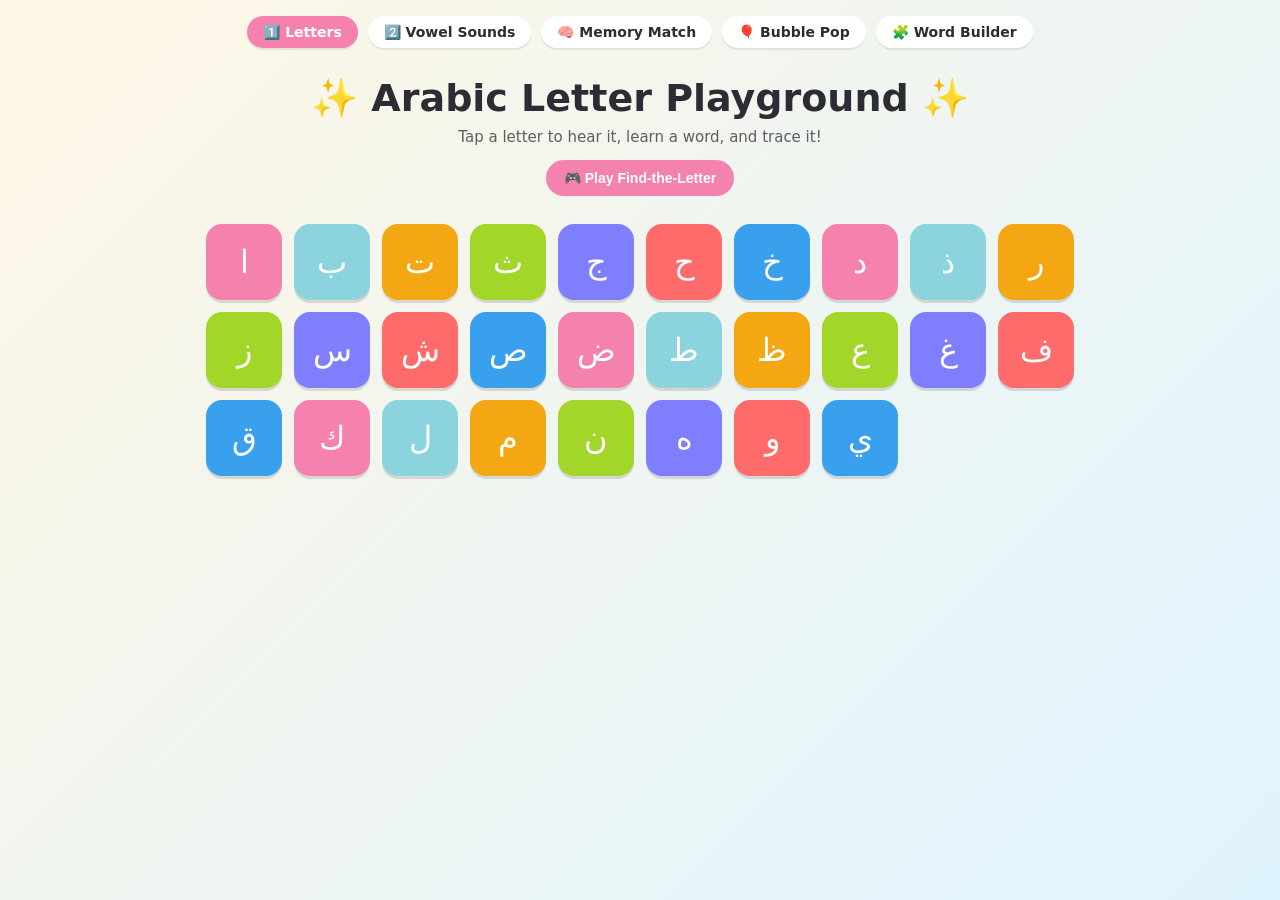
==== index.html @ 804627ad "Add Word Builder (letter connector) game New connector.html/js: drag scrambled letter tiles into slo" ====
<!DOCTYPE html>
<html lang="en">
<head>
<meta charset="UTF-8">
<meta name="viewport" content="width=device-width, initial-scale=1.0">
<title>Arabic Letter Playground</title>
<link rel="stylesheet" href="style.css?v=10">
</head>
<body>

<nav class="level-nav">
  <a href="index.html" class="level-pill active">1️⃣ Letters</a>
  <a href="harakat.html" class="level-pill">2️⃣ Vowel Sounds</a>
  <a href="memory.html" class="level-pill">🧠 Memory Match</a>
  <a href="bubble.html" class="level-pill">🎈 Bubble Pop</a>
  <a href="connector.html" class="level-pill">🧩 Word Builder</a>
</nav>

<header class="app-header">
  <h1>✨ Arabic Letter Playground ✨</h1>
  <p class="subtitle">Tap a letter to hear it, learn a word, and trace it!</p>
  <button id="mode-toggle-btn" class="mode-btn">🎮 Play Find-the-Letter</button>
</header>

<div id="welcome-back-banner" class="welcome-back hidden">
  <span id="welcome-back-text"></span>
  <a id="welcome-back-link" class="welcome-back-btn" href="harakat.html">Continue ▶</a>
</div>

<div id="game-panel" class="game-panel hidden">
  <div class="game-prompt">Find: <span id="game-target-name">Alif</span></div>
  <button id="game-replay-btn" class="replay-btn">🔊 Hear it again</button>
  <div class="game-score">Score: <span id="game-score">0</span></div>
</div>

<main>
  <div id="letter-grid" class="letter-grid"></div>
</main>

<div id="overlay" class="overlay hidden">
  <div class="detail-card">
    <button id="close-btn" class="close-btn" aria-label="Close">✕</button>

    <div class="detail-top">
      <div class="big-letter" id="big-letter">ا</div>
      <div class="detail-info">
        <div class="letter-name" id="letter-name">Alif</div>
        <div class="letter-translit" id="letter-translit">a</div>
        <button id="hear-btn" class="hear-btn">🔊 Hear it</button>
      </div>
    </div>

    <div class="example-word">
      <div class="example-arabic" id="example-arabic">أسد</div>
      <div class="example-meaning">
        <span id="example-translit">Asad</span> — <span id="example-meaning">Lion</span> <span id="example-emoji">🦁</span>
      </div>
      <button id="hear-word-btn" class="hear-btn small">🔊 Hear the word</button>
    </div>

    <div class="trace-section">
      <p class="trace-label">Trace the letter!</p>
      <canvas id="trace-canvas" width="280" height="280"></canvas>
      <div class="trace-buttons">
        <button id="clear-trace-btn">Clear</button>
        <button id="done-trace-btn">I'm done! 🎉</button>
      </div>
    </div>
  </div>
</div>

<div id="confetti-container" class="confetti-container"></div>

<script src="script.js?v=6"></script>
</body>
</html>
---- style.css ----
:root {
  --bg1: #fef6e4;
  --bg2: #e0f4ff;
  --accent: #f582ae;
  --accent2: #8bd3dd;
  --accent3: #f3d2c1;
  --text: #2b2c34;
  --card-bg: #ffffff;
}

* { box-sizing: border-box; }

body {
  margin: 0;
  min-height: 100vh;
  font-family: 'Segoe UI', system-ui, sans-serif;
  background: linear-gradient(135deg, var(--bg1), var(--bg2));
  color: var(--text);
}

.level-nav {
  display: flex;
  justify-content: center;
  gap: 10px;
  padding: 16px 16px 0;
}

.level-pill {
  text-decoration: none;
  color: var(--text);
  background: #fff;
  padding: 8px 16px;
  border-radius: 999px;
  font-weight: 700;
  font-size: 14px;
  box-shadow: 0 2px 0 rgba(0,0,0,0.08);
  transition: transform 0.12s ease;
}

.level-pill:hover {
  transform: translateY(-2px);
}

.level-pill.active {
  background: var(--accent);
  color: #fff;
}

.app-header {
  text-align: center;
  padding: 28px 16px 12px;
}

.welcome-back {
  max-width: 420px;
  margin: 14px auto 0;
  background: #fff7e6;
  border: 2px solid #ffd93d;
  border-radius: 16px;
  padding: 12px 16px;
  text-align: center;
  font-weight: 600;
  font-size: 14px;
}

.welcome-back.hidden {
  display: none;
}

.welcome-back-btn {
  display: inline-block;
  margin-top: 8px;
  background: var(--accent);
  color: #fff;
  text-decoration: none;
  padding: 8px 16px;
  border-radius: 999px;
  font-weight: 700;
  font-size: 14px;
}

.progress-badge {
  display: inline-block;
  margin-top: 10px;
  background: #fff;
  padding: 6px 14px;
  border-radius: 999px;
  font-weight: 700;
  font-size: 14px;
  box-shadow: 0 2px 0 rgba(0,0,0,0.08);
}

.app-header h1 {
  margin: 0;
  font-size: clamp(24px, 5vw, 38px);
}

.subtitle {
  margin: 8px 0 0;
  opacity: 0.75;
  font-size: 15px;
}

.mode-btn {
  margin-top: 14px;
  border: none;
  background: var(--accent);
  color: #fff;
  padding: 10px 18px;
  border-radius: 999px;
  cursor: pointer;
  font-size: 14px;
  font-weight: 700;
}

.reset-btn {
  background: #fff;
  color: var(--text);
  box-shadow: 0 2px 0 rgba(0,0,0,0.1);
  margin-left: 8px;
}

.reset-btn.confirming {
  background: #ff6b6b;
  color: #fff;
}

.game-panel {
  max-width: 900px;
  margin: 0 auto;
  padding: 0 16px 8px;
  text-align: center;
}

.game-panel.hidden { display: none; }

.game-prompt {
  font-size: 22px;
  font-weight: 700;
}

.game-score {
  margin-top: 4px;
  font-weight: 600;
  opacity: 0.8;
}

main {
  max-width: 900px;
  margin: 0 auto;
  padding: 16px;
}

.letter-grid {
  display: grid;
  grid-template-columns: repeat(auto-fill, minmax(72px, 1fr));
  gap: 12px;
}

.letter-btn {
  aspect-ratio: 1;
  border: none;
  border-radius: 16px;
  font-size: 32px;
  cursor: pointer;
  display: flex;
  align-items: center;
  justify-content: center;
  box-shadow: 0 3px 0 rgba(0,0,0,0.12);
  transition: transform 0.12s ease, box-shadow 0.12s ease;
  color: #fff;
  font-family: 'Traditional Arabic', 'Scheherazade New', 'Noto Naskh Arabic', serif;
}

.letter-btn:hover {
  transform: translateY(-2px) scale(1.05);
}

.letter-btn:active {
  transform: translateY(1px);
  box-shadow: 0 1px 0 rgba(0,0,0,0.12);
}

.letter-btn.correct-flash {
  animation: correct-pulse 0.6s ease;
}

.letter-btn.wrong-flash {
  animation: wrong-shake 0.4s ease;
}

@keyframes correct-pulse {
  0% { box-shadow: 0 0 0 0 rgba(46, 158, 79, 0.7); }
  50% { transform: scale(1.15); box-shadow: 0 0 0 10px rgba(46, 158, 79, 0); }
  100% { transform: scale(1); }
}

@keyframes wrong-shake {
  0%, 100% { transform: translateX(0); }
  25% { transform: translateX(-6px); }
  75% { transform: translateX(6px); }
}

.overlay {
  position: fixed;
  inset: 0;
  background: rgba(30, 20, 40, 0.55);
  display: flex;
  align-items: center;
  justify-content: center;
  padding: 16px;
  z-index: 10;
}

.overlay.hidden { display: none; }

.detail-card {
  background: var(--card-bg);
  border-radius: 24px;
  padding: 24px;
  max-width: 380px;
  width: 100%;
  max-height: 92vh;
  overflow-y: auto;
  position: relative;
  box-shadow: 0 20px 50px rgba(0,0,0,0.3);
  text-align: center;
}

.close-btn {
  position: absolute;
  top: 14px;
  right: 14px;
  border: none;
  background: #f1f1f1;
  width: 32px;
  height: 32px;
  border-radius: 50%;
  cursor: pointer;
  font-size: 16px;
}

.detail-top {
  display: flex;
  align-items: center;
  gap: 16px;
  justify-content: center;
  margin-top: 8px;
}

.big-letter {
  font-size: 90px;
  line-height: 1;
  font-family: 'Traditional Arabic', 'Scheherazade New', 'Noto Naskh Arabic', serif;
  color: var(--accent);
}

.detail-info {
  text-align: left;
}

.letter-name {
  font-size: 22px;
  font-weight: 700;
}

.letter-translit {
  opacity: 0.6;
  margin-bottom: 8px;
}

.hear-btn {
  border: none;
  background: var(--accent2);
  color: #fff;
  padding: 8px 14px;
  border-radius: 999px;
  cursor: pointer;
  font-size: 14px;
  font-weight: 600;
}

.hear-btn.small {
  background: var(--accent3);
  color: var(--text);
  margin-top: 8px;
}

.example-word {
  margin-top: 20px;
  padding: 16px;
  background: #faf7f2;
  border-radius: 16px;
}

.example-arabic {
  font-size: 40px;
  font-family: 'Traditional Arabic', 'Scheherazade New', 'Noto Naskh Arabic', serif;
  color: var(--accent);
}

.example-meaning {
  margin-top: 6px;
  font-size: 15px;
}

.trace-section {
  margin-top: 20px;
}

.trace-label {
  font-weight: 600;
  margin-bottom: 8px;
}

#trace-canvas {
  border: 3px dashed #ccc;
  border-radius: 16px;
  background: #fff;
  touch-action: none;
  cursor: crosshair;
}

.trace-buttons {
  display: flex;
  gap: 10px;
  justify-content: center;
  margin-top: 10px;
}

.trace-buttons button {
  border: none;
  padding: 8px 16px;
  border-radius: 999px;
  cursor: pointer;
  font-weight: 600;
}

#clear-trace-btn {
  background: #eee;
  color: var(--text);
}

#done-trace-btn {
  background: var(--accent);
  color: #fff;
}

.confetti-container {
  position: fixed;
  inset: 0;
  pointer-events: none;
  overflow: hidden;
  z-index: 20;
}

.confetti-piece {
  position: absolute;
  top: -20px;
  width: 10px;
  height: 14px;
  opacity: 0.9;
  animation: fall linear forwards;
}

@keyframes fall {
  to {
    transform: translateY(110vh) rotate(360deg);
    opacity: 0.3;
  }
}

/* --- Harakat level --- */

.letter-btn {
  position: relative;
}

.mastered-badge {
  position: absolute;
  top: -6px;
  right: -6px;
  background: #ffd93d;
  border-radius: 50%;
  width: 22px;
  height: 22px;
  display: flex;
  align-items: center;
  justify-content: center;
  font-size: 13px;
  box-shadow: 0 2px 0 rgba(0,0,0,0.15);
}

.harakat-top {
  display: flex;
  align-items: center;
  gap: 14px;
  justify-content: center;
}

.mascot-bubble {
  margin: 16px auto 0;
  background: #fff7e6;
  border: 2px solid #ffd93d;
  border-radius: 16px;
  padding: 10px 14px;
  font-size: 14px;
  font-weight: 600;
  max-width: 320px;
}

.stage {
  margin: 18px auto;
  font-size: 100px;
  line-height: 1;
  font-family: 'Traditional Arabic', 'Scheherazade New', 'Noto Naskh Arabic', serif;
  color: var(--accent);
  min-height: 110px;
  display: flex;
  align-items: center;
  justify-content: center;
  transition: transform 0.15s ease;
}

.stage.pop {
  animation: stage-pop 0.4s ease;
}

@keyframes stage-pop {
  0% { transform: scale(0.7); }
  60% { transform: scale(1.15); }
  100% { transform: scale(1); }
}

.stage-label {
  text-align: center;
  font-weight: 700;
  opacity: 0.75;
  min-height: 20px;
  margin-bottom: 6px;
}

.vowel-chips {
  display: flex;
  gap: 10px;
  justify-content: center;
  margin-top: 18px;
  flex-wrap: wrap;
}

.vowel-chip {
  border: 3px solid transparent;
  background: #f4f4f9;
  border-radius: 16px;
  padding: 10px 14px;
  cursor: pointer;
  min-width: 84px;
  text-align: center;
}

.vowel-chip .chip-combo {
  font-size: 34px;
  font-family: 'Traditional Arabic', 'Scheherazade New', 'Noto Naskh Arabic', serif;
  color: var(--text);
}

.vowel-chip .chip-name {
  font-size: 12px;
  font-weight: 700;
  margin-top: 2px;
}

.vowel-chip.explored {
  border-color: #7ed957;
  background: #f1fff0;
}

.vowel-chip.active {
  border-color: var(--accent);
  transform: translateY(-2px);
}

.game-target-letter {
  font-size: 64px;
  font-family: 'Traditional Arabic', 'Scheherazade New', 'Noto Naskh Arabic', serif;
  color: var(--accent);
  text-align: center;
  margin: 6px 0;
}

.replay-btn {
  display: block;
  margin: 0 auto 10px;
  border: none;
  background: var(--accent2);
  color: #fff;
  padding: 8px 16px;
  border-radius: 999px;
  cursor: pointer;
  font-weight: 700;
  font-size: 14px;
}

.answer-chips {
  display: flex;
  gap: 14px;
  justify-content: center;
  margin-top: 14px;
  flex-wrap: wrap;
}

.answer-chip {
  border: none;
  border-radius: 16px;
  font-size: 40px;
  width: 84px;
  height: 84px;
  cursor: pointer;
  background: #fff;
  box-shadow: 0 3px 0 rgba(0,0,0,0.12);
  font-family: 'Traditional Arabic', 'Scheherazade New', 'Noto Naskh Arabic', serif;
  transition: transform 0.12s ease;
}

.answer-chip:hover {
  transform: translateY(-2px) scale(1.05);
}

/* --- Memory Match --- */

.memory-toolbar {
  display: flex;
  justify-content: center;
  align-items: center;
  gap: 18px;
  flex-wrap: wrap;
  margin: 6px 0 20px;
  font-weight: 700;
  font-size: 14px;
}

.memory-grid {
  display: grid;
  grid-template-columns: repeat(4, 1fr);
  gap: 12px;
  max-width: 560px;
  margin: 0 auto;
  padding: 0 16px 40px;
}

.memory-card {
  aspect-ratio: 1 / 1;
  perspective: 800px;
  border: none;
  background: none;
  padding: 0;
  cursor: pointer;
}

.memory-card-inner {
  position: relative;
  width: 100%;
  height: 100%;
  transition: transform 0.45s cubic-bezier(0.2, 0.8, 0.3, 1.2);
  transform-style: preserve-3d;
}

.memory-card.flipped .memory-card-inner,
.memory-card.matched .memory-card-inner {
  transform: rotateY(180deg);
}

.memory-card-back,
.memory-card-face {
  position: absolute;
  inset: 0;
  display: flex;
  align-items: center;
  justify-content: center;
  border-radius: 14px;
  backface-visibility: hidden;
  box-shadow: 0 3px 0 rgba(0,0,0,0.12);
}

.memory-card-back {
  background: linear-gradient(135deg, var(--accent), var(--accent2));
  font-size: 26px;
}

.memory-card-face {
  background: #fff;
  transform: rotateY(180deg);
  font-size: 40px;
  font-family: 'Traditional Arabic', 'Scheherazade New', 'Noto Naskh Arabic', serif;
}

.memory-card.matched .memory-card-face {
  background: #f1fff0;
  box-shadow: 0 0 0 3px #7ed957 inset;
}

.memory-card.matched {
  cursor: default;
}

.memory-card.wobble .memory-card-inner {
  animation: memory-wobble 0.4s ease;
}

@keyframes memory-wobble {
  0%, 100% { transform: rotateY(180deg) translateX(0); }
  25% { transform: rotateY(180deg) translateX(-6px); }
  75% { transform: rotateY(180deg) translateX(6px); }
}

.memory-win-banner {
  max-width: 420px;
  margin: 0 auto 20px;
  background: #fff7e6;
  border: 2px solid #ffd93d;
  border-radius: 16px;
  padding: 14px 16px;
  text-align: center;
  font-weight: 700;
}

.memory-win-banner.hidden {
  display: none;
}

@media (max-width: 480px) {
  .memory-grid {
    grid-template-columns: repeat(3, 1fr);
  }
}

/* --- Bubble Pop --- */

.bubble-prompt {
  text-align: center;
  margin: 4px auto 16px;
}

.bubble-prompt-text {
  font-size: 18px;
  font-weight: 700;
}

.bubble-score {
  margin-top: 6px;
  font-weight: 700;
  font-size: 14px;
  opacity: 0.8;
}

.bubble-pond {
  position: relative;
  max-width: 640px;
  height: 480px;
  margin: 0 auto 30px;
  overflow: hidden;
  border-radius: 24px;
  background: linear-gradient(180deg, #d8f3ff, #eafcff);
  box-shadow: inset 0 0 0 3px rgba(255,255,255,0.6);
}

.bubble {
  position: absolute;
  bottom: -80px;
  width: 74px;
  height: 74px;
  border-radius: 50%;
  border: none;
  color: #fff;
  font-size: 30px;
  font-weight: 700;
  font-family: 'Traditional Arabic', 'Scheherazade New', 'Noto Naskh Arabic', serif;
  display: flex;
  align-items: center;
  justify-content: center;
  cursor: pointer;
  box-shadow: 0 4px 0 rgba(0,0,0,0.12), inset -6px -6px 12px rgba(0,0,0,0.08), inset 6px 6px 10px rgba(255,255,255,0.35);
  animation-name: bubble-float;
  animation-timing-function: linear;
  animation-fill-mode: forwards;
}

@keyframes bubble-float {
  from { bottom: -80px; }
  to { bottom: 520px; }
}

.bubble.wrong-flash {
  box-shadow: 0 4px 0 rgba(0,0,0,0.12), 0 0 0 5px #ff6b6b;
}

.bubble.popping {
  animation: none;
  transition: transform 0.3s ease, opacity 0.3s ease;
  transform: scale(1.5);
  opacity: 0;
  pointer-events: none;
}

@media (max-width: 480px) {
  .bubble-pond {
    height: 400px;
  }
}

/* --- Word Builder (Letter Connector) --- */

.connector-hint-card {
  text-align: center;
  margin: 0 auto 10px;
}

.connector-hint-emoji {
  font-size: 48px;
}

.connector-hint-text {
  font-weight: 700;
  font-size: 18px;
  margin-top: 4px;
}

.connector-words-built {
  text-align: center;
  font-weight: 700;
  font-size: 14px;
  opacity: 0.8;
  margin-bottom: 10px;
}

.connector-slots {
  display: flex;
  direction: rtl;
  justify-content: center;
  gap: 14px;
  margin: 20px auto;
  min-height: 78px;
}

.connector-slot {
  width: 74px;
  height: 74px;
  border: 3px dashed var(--accent2);
  border-radius: 16px;
  display: flex;
  align-items: center;
  justify-content: center;
  font-size: 38px;
  font-family: 'Traditional Arabic', 'Scheherazade New', 'Noto Naskh Arabic', serif;
  background: #fff;
  color: var(--text);
}

.connector-slot.filled {
  border-style: solid;
  border-color: #7ed957;
  background: #f1fff0;
  animation: connector-pop 0.3s ease;
}

@keyframes connector-pop {
  0% { transform: scale(0.7); }
  60% { transform: scale(1.15); }
  100% { transform: scale(1); }
}

.connector-tray {
  display: flex;
  direction: rtl;
  justify-content: center;
  gap: 14px;
  margin: 30px auto;
  flex-wrap: wrap;
  min-height: 90px;
  max-width: 560px;
  padding: 0 16px;
}

.connector-tile {
  width: 74px;
  height: 74px;
  border-radius: 16px;
  border: none;
  display: flex;
  align-items: center;
  justify-content: center;
  font-size: 38px;
  font-family: 'Traditional Arabic', 'Scheherazade New', 'Noto Naskh Arabic', serif;
  color: #fff;
  cursor: grab;
  box-shadow: 0 3px 0 rgba(0,0,0,0.12);
  touch-action: none;
  user-select: none;
  transition: left 0.25s ease, top 0.25s ease;
}

.connector-tile.dragging {
  cursor: grabbing;
  z-index: 1000;
  transition: none;
  box-shadow: 0 8px 16px rgba(0,0,0,0.25);
}

.connector-tile.placed {
  visibility: hidden;
}

.connector-celebrate {
  max-width: 420px;
  margin: 10px auto 20px;
  background: #fff7e6;
  border: 2px solid #ffd93d;
  border-radius: 20px;
  padding: 18px 20px;
  text-align: center;
}

.connector-celebrate.hidden {
  display: none;
}

.connector-celebrate-word {
  font-size: 52px;
  font-family: 'Traditional Arabic', 'Scheherazade New', 'Noto Naskh Arabic', serif;
  color: var(--accent);
  margin-bottom: 4px;
}

.connector-celebrate-meaning {
  font-weight: 700;
  margin-bottom: 10px;
}
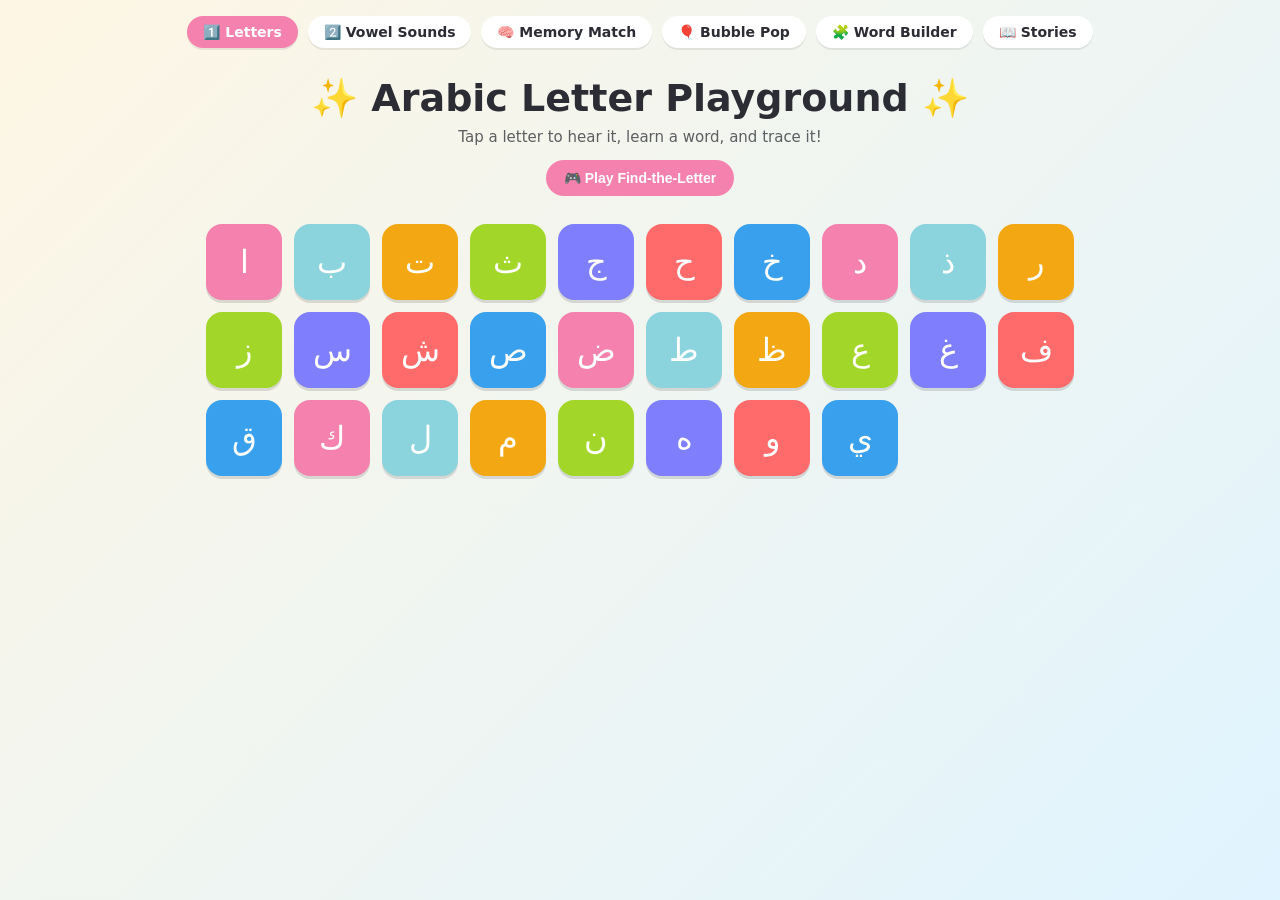
==== commit 813933f4: "Add Prophet Stories feature, starting with Yunus (AS) New stories.html/js: a 5-slot story hub (Yunus" ====
--- a/index.html
+++ b/index.html
@@ -4,7 +4,7 @@
 <meta charset="UTF-8">
 <meta name="viewport" content="width=device-width, initial-scale=1.0">
 <title>Arabic Letter Playground</title>
-<link rel="stylesheet" href="style.css?v=10">
+<link rel="stylesheet" href="style.css?v=12">
 </head>
 <body>
 
@@ -14,6 +14,7 @@
   <a href="memory.html" class="level-pill">🧠 Memory Match</a>
   <a href="bubble.html" class="level-pill">🎈 Bubble Pop</a>
   <a href="connector.html" class="level-pill">🧩 Word Builder</a>
+  <a href="stories.html" class="level-pill">📖 Stories</a>
 </nav>
 
 <header class="app-header">
@@ -71,6 +72,6 @@
 
 <div id="confetti-container" class="confetti-container"></div>
 
-<script src="script.js?v=6"></script>
+<script src="script.js?v=7"></script>
 </body>
 </html>
--- a/style.css
+++ b/style.css
@@ -835,3 +835,190 @@
   font-weight: 700;
   margin-bottom: 10px;
 }
+
+/* --- Prophet Stories --- */
+
+.story-select-grid {
+  display: grid;
+  grid-template-columns: repeat(auto-fill, minmax(140px, 1fr));
+  gap: 16px;
+  max-width: 700px;
+  margin: 0 auto 30px;
+  padding: 0 16px;
+}
+
+.story-select-grid.hidden {
+  display: none;
+}
+
+.story-card {
+  border: none;
+  border-radius: 20px;
+  padding: 20px 10px;
+  text-align: center;
+  cursor: pointer;
+  background: #fff;
+  box-shadow: 0 3px 0 rgba(0,0,0,0.12);
+  font-weight: 700;
+}
+
+.story-card-emoji {
+  font-size: 42px;
+  display: block;
+  margin-bottom: 8px;
+}
+
+.story-card.locked {
+  opacity: 0.55;
+  cursor: default;
+  background: #f4f4f9;
+}
+
+.story-card.completed {
+  box-shadow: 0 0 0 3px #7ed957, 0 3px 0 rgba(0,0,0,0.12);
+}
+
+.story-view {
+  max-width: 640px;
+  margin: 0 auto 40px;
+  padding: 0 16px;
+}
+
+.story-view.hidden {
+  display: none;
+}
+
+.story-back-btn {
+  display: block;
+  margin: 0 auto 20px;
+  border: none;
+  background: #fff;
+  color: var(--text);
+  padding: 8px 18px;
+  border-radius: 999px;
+  cursor: pointer;
+  font-weight: 700;
+  box-shadow: 0 2px 0 rgba(0,0,0,0.1);
+}
+
+.story-title {
+  text-align: center;
+  font-size: 26px;
+  font-weight: 800;
+  margin-bottom: 6px;
+}
+
+.story-listen-btn {
+  display: block;
+  margin: 0 auto 24px;
+  border: none;
+  background: var(--accent2);
+  color: #fff;
+  padding: 10px 20px;
+  border-radius: 999px;
+  cursor: pointer;
+  font-weight: 700;
+}
+
+.story-slide {
+  display: flex;
+  align-items: center;
+  gap: 16px;
+  background: #fff;
+  border-radius: 18px;
+  padding: 14px 18px;
+  margin-bottom: 12px;
+  box-shadow: 0 2px 0 rgba(0,0,0,0.08);
+}
+
+.story-slide-emoji {
+  font-size: 34px;
+  flex-shrink: 0;
+}
+
+.story-slide-text {
+  font-size: 15px;
+  line-height: 1.4;
+}
+
+.story-dua-box {
+  text-align: center;
+  background: #fff7e6;
+  border: 2px solid #ffd93d;
+  border-radius: 16px;
+  padding: 14px;
+  margin: 10px 0 12px;
+}
+
+.story-dua-arabic {
+  font-size: 28px;
+  font-family: 'Traditional Arabic', 'Scheherazade New', 'Noto Naskh Arabic', serif;
+  color: var(--accent);
+  margin-bottom: 8px;
+}
+
+.story-dua-btn {
+  border: none;
+  background: var(--accent);
+  color: #fff;
+  padding: 8px 16px;
+  border-radius: 999px;
+  cursor: pointer;
+  font-weight: 700;
+  font-size: 13px;
+}
+
+.story-quiz-heading {
+  text-align: center;
+  font-size: 20px;
+  font-weight: 800;
+  margin: 30px 0 16px;
+}
+
+.story-quiz-question {
+  text-align: center;
+  font-weight: 700;
+  margin-bottom: 14px;
+}
+
+.story-quiz-options {
+  display: flex;
+  justify-content: center;
+  gap: 14px;
+  flex-wrap: wrap;
+  margin-bottom: 20px;
+}
+
+.story-quiz-option {
+  border: 3px solid transparent;
+  background: #fff;
+  border-radius: 18px;
+  padding: 16px 18px;
+  cursor: pointer;
+  font-size: 40px;
+  box-shadow: 0 3px 0 rgba(0,0,0,0.12);
+  min-width: 90px;
+}
+
+.story-quiz-option.correct-flash {
+  border-color: #7ed957;
+  background: #f1fff0;
+}
+
+.story-quiz-option.wrong-flash {
+  border-color: #ff6b6b;
+}
+
+.story-complete-banner {
+  text-align: center;
+  background: #fff7e6;
+  border: 2px solid #ffd93d;
+  border-radius: 20px;
+  padding: 20px;
+  font-weight: 700;
+  font-size: 18px;
+}
+
+.story-complete-banner.hidden {
+  display: none;
+}
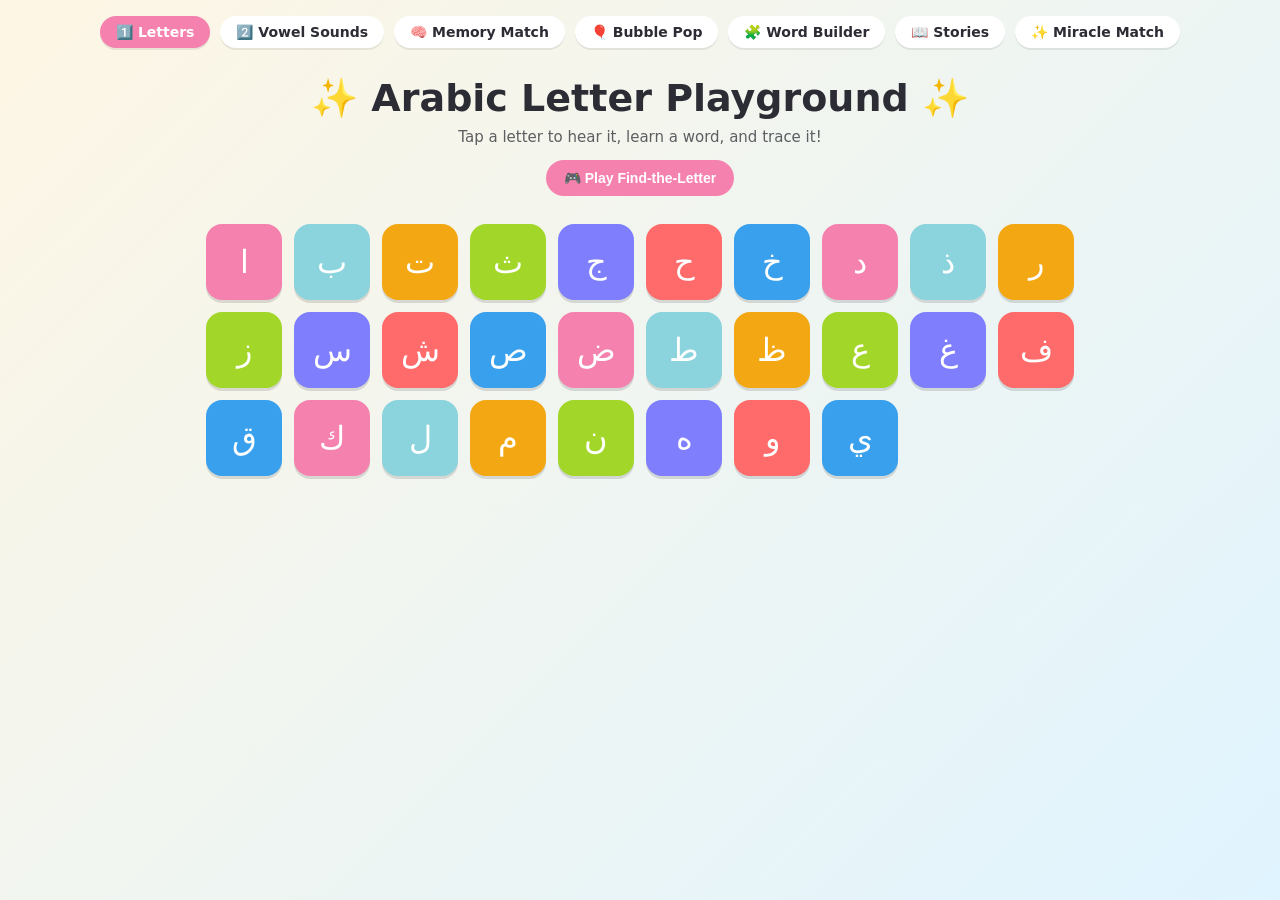
==== commit 5784e6be: "Add Yusuf, Isa, Adam stories and a new Miracle Match game Three more Prophet Stories, each verified " ====
--- a/index.html
+++ b/index.html
@@ -4,7 +4,7 @@
 <meta charset="UTF-8">
 <meta name="viewport" content="width=device-width, initial-scale=1.0">
 <title>Arabic Letter Playground</title>
-<link rel="stylesheet" href="style.css?v=12">
+<link rel="stylesheet" href="style.css?v=15">
 </head>
 <body>
 
@@ -15,6 +15,7 @@
   <a href="bubble.html" class="level-pill">🎈 Bubble Pop</a>
   <a href="connector.html" class="level-pill">🧩 Word Builder</a>
   <a href="stories.html" class="level-pill">📖 Stories</a>
+  <a href="miracles.html" class="level-pill">✨ Miracle Match</a>
 </nav>
 
 <header class="app-header">
--- a/style.css
+++ b/style.css
@@ -968,6 +968,13 @@
   font-size: 13px;
 }
 
+.story-dua-reference {
+  font-size: 12px;
+  opacity: 0.6;
+  font-weight: 700;
+  margin-top: 4px;
+}
+
 .story-quiz-heading {
   text-align: center;
   font-size: 20px;
@@ -993,11 +1000,27 @@
   border: 3px solid transparent;
   background: #fff;
   border-radius: 18px;
-  padding: 16px 18px;
-  cursor: pointer;
+  padding: 14px 16px;
+  cursor: pointer;
+  box-shadow: 0 3px 0 rgba(0,0,0,0.12);
+  min-width: 100px;
+  max-width: 130px;
+  display: flex;
+  flex-direction: column;
+  align-items: center;
+  gap: 6px;
+}
+
+.story-quiz-option-emoji {
   font-size: 40px;
-  box-shadow: 0 3px 0 rgba(0,0,0,0.12);
-  min-width: 90px;
+}
+
+.story-quiz-option-label {
+  font-size: 13px;
+  font-weight: 700;
+  text-align: center;
+  color: var(--text);
+  line-height: 1.25;
 }
 
 .story-quiz-option.correct-flash {
@@ -1022,3 +1045,102 @@
 .story-complete-banner.hidden {
   display: none;
 }
+
+/* --- Miracle Match --- */
+
+.miracle-progress {
+  text-align: center;
+  font-weight: 700;
+  font-size: 14px;
+  opacity: 0.8;
+  margin-bottom: 14px;
+}
+
+.miracle-card {
+  max-width: 480px;
+  margin: 0 auto 24px;
+  background: #fff;
+  border-radius: 20px;
+  padding: 24px 20px;
+  text-align: center;
+  box-shadow: 0 3px 0 rgba(0,0,0,0.1);
+}
+
+.miracle-card-emoji {
+  font-size: 56px;
+  margin-bottom: 10px;
+}
+
+.miracle-card-text {
+  font-size: 17px;
+  font-weight: 600;
+  line-height: 1.4;
+}
+
+.miracle-replay-btn {
+  display: block;
+  margin: 14px auto 0;
+  border: none;
+  background: var(--accent2);
+  color: #fff;
+  padding: 8px 16px;
+  border-radius: 999px;
+  cursor: pointer;
+  font-weight: 700;
+  font-size: 13px;
+}
+
+.miracle-heading {
+  text-align: center;
+  font-weight: 800;
+  font-size: 18px;
+  margin-bottom: 14px;
+}
+
+.miracle-options {
+  display: flex;
+  justify-content: center;
+  gap: 14px;
+  flex-wrap: wrap;
+  margin-bottom: 20px;
+  max-width: 600px;
+  margin-left: auto;
+  margin-right: auto;
+}
+
+.miracle-option {
+  border: 3px solid transparent;
+  background: #fff;
+  border-radius: 16px;
+  padding: 14px 18px;
+  cursor: pointer;
+  font-weight: 700;
+  font-size: 15px;
+  min-width: 140px;
+  box-shadow: 0 3px 0 rgba(0,0,0,0.12);
+}
+
+.miracle-option.correct-flash {
+  border-color: #7ed957;
+  background: #f1fff0;
+}
+
+.miracle-option.wrong-flash {
+  border-color: #ff6b6b;
+}
+
+.miracle-complete-banner {
+  max-width: 420px;
+  margin: 0 auto 20px;
+  text-align: center;
+  background: #fff7e6;
+  border: 2px solid #ffd93d;
+  border-radius: 20px;
+  padding: 20px;
+  font-weight: 700;
+  font-size: 18px;
+}
+
+.miracle-complete-banner.hidden {
+  display: none;
+}
